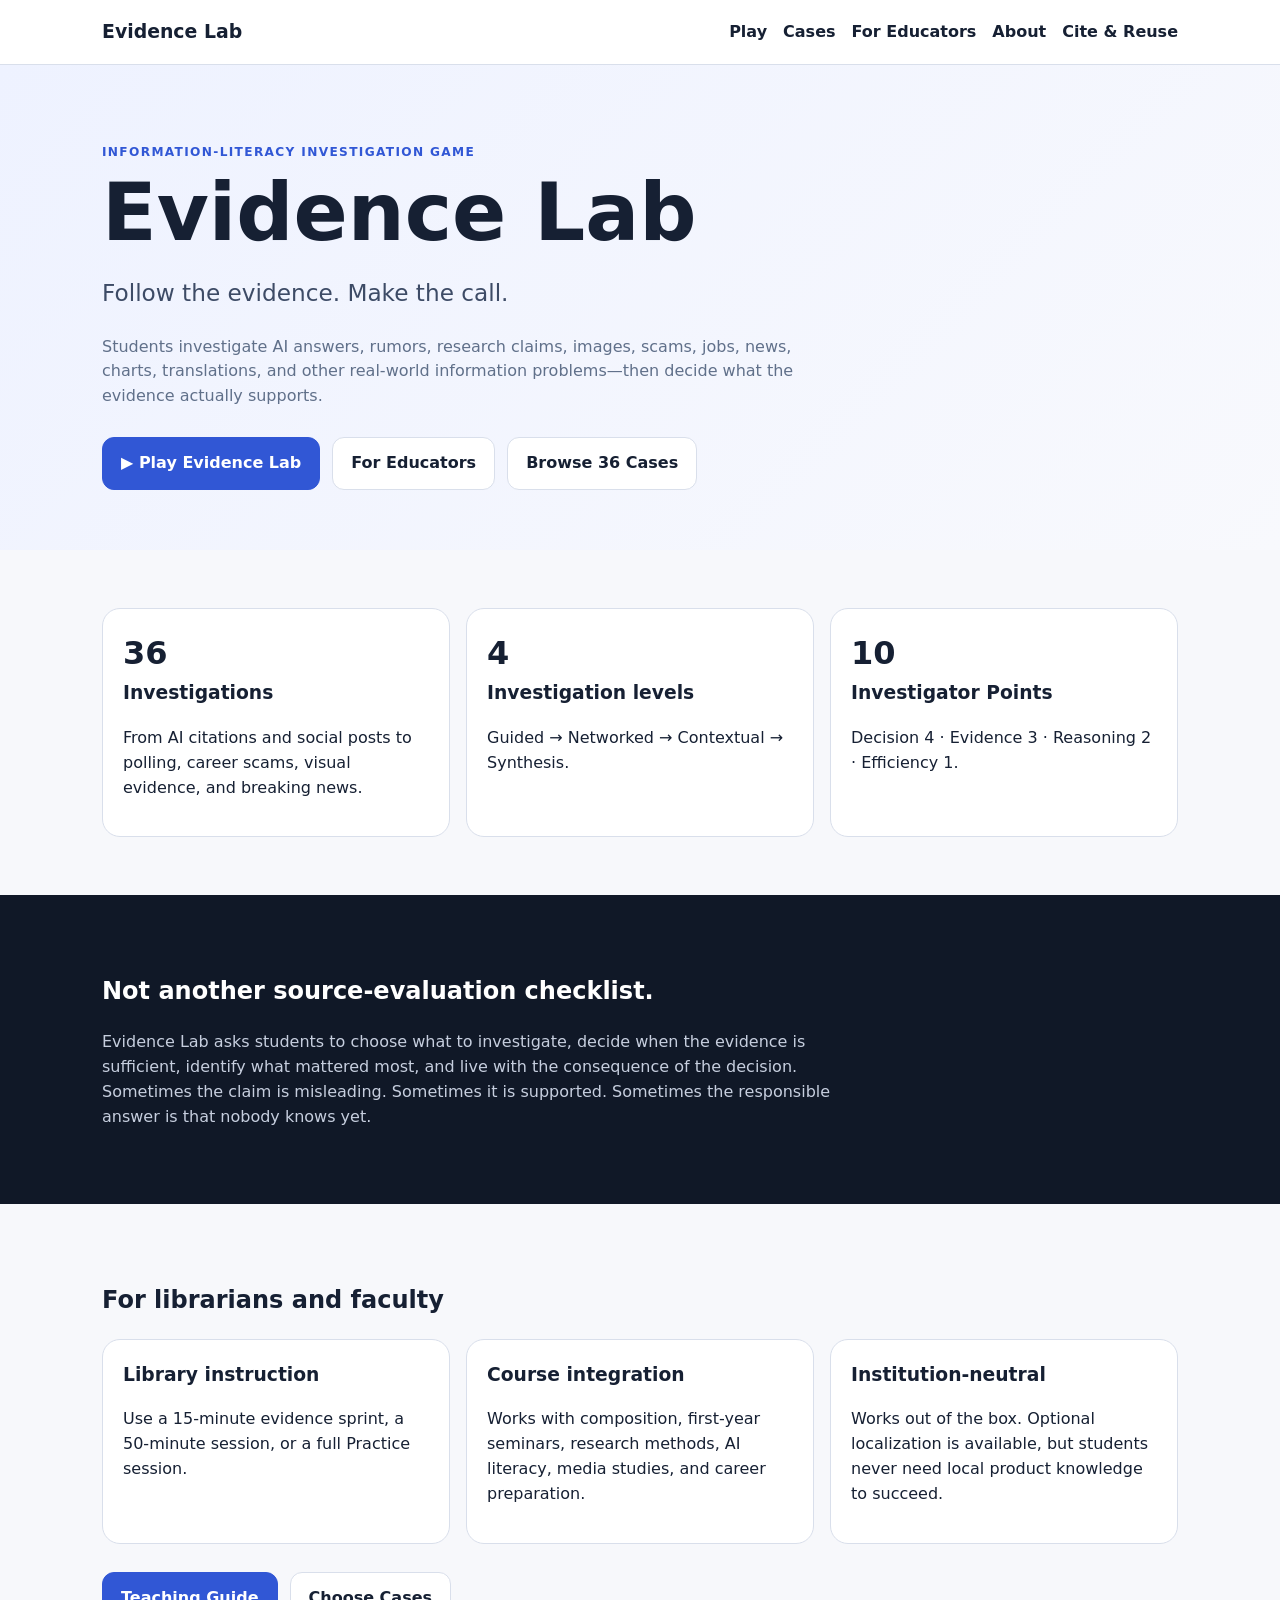
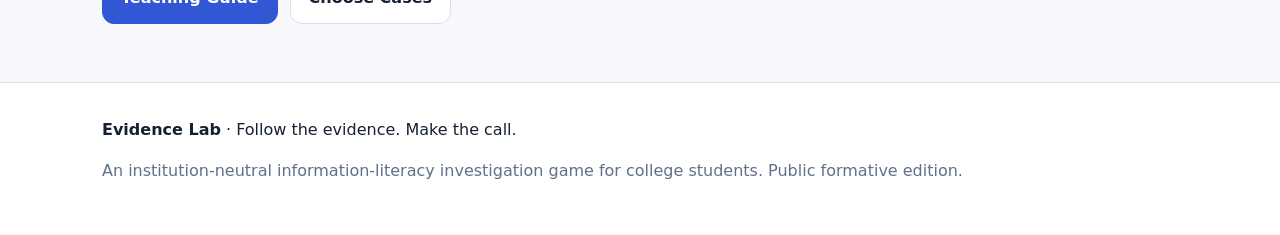
==== index.html @ 8b706ff7 "Publish Evidence Lab 1.0 website" ====
<!doctype html><html><head><meta charset="utf-8"><meta name="viewport" content="width=device-width"><title>Evidence Lab — Follow the evidence. Make the call.</title><link rel="stylesheet" href="assets/site.css"></head><body><nav class="nav"><div class="wrap"><a class="brand" href="index.html">Evidence Lab</a><div class="navlinks"><a href="play.html">Play</a><a href="cases.html">Cases</a><a href="educators.html">For Educators</a><a href="about.html">About</a><a href="cite.html">Cite & Reuse</a></div></div></nav><header class="hero"><div class="wrap"><div class="eyebrow">Information-literacy investigation game</div><h1>Evidence Lab</h1><p class="tagline">Follow the evidence. Make the call.</p><p class="muted" style="max-width:700px">Students investigate AI answers, rumors, research claims, images, scams, jobs, news, charts, translations, and other real-world information problems—then decide what the evidence actually supports.</p><div class="actions"><a class="btn primary" href="play.html">▶ Play Evidence Lab</a><a class="btn" href="educators.html">For Educators</a><a class="btn" href="cases.html">Browse 36 Cases</a></div></div></header>
<section class="section"><div class="wrap"><div class="grid"><div class="card"><div class="stat">36</div><h3>Investigations</h3><p>From AI citations and social posts to polling, career scams, visual evidence, and breaking news.</p></div><div class="card"><div class="stat">4</div><h3>Investigation levels</h3><p>Guided → Networked → Contextual → Synthesis.</p></div><div class="card"><div class="stat">10</div><h3>Investigator Points</h3><p>Decision 4 · Evidence 3 · Reasoning 2 · Efficiency 1.</p></div></div></div></section>
<section class="section band"><div class="wrap"><h2>Not another source-evaluation checklist.</h2><p class="muted" style="max-width:760px">Evidence Lab asks students to choose what to investigate, decide when the evidence is sufficient, identify what mattered most, and live with the consequence of the decision. Sometimes the claim is misleading. Sometimes it is supported. Sometimes the responsible answer is that nobody knows yet.</p></div></section>
<section class="section"><div class="wrap"><h2>For librarians and faculty</h2><div class="grid"><div class="card"><h3>Library instruction</h3><p>Use a 15-minute evidence sprint, a 50-minute session, or a full Practice session.</p></div><div class="card"><h3>Course integration</h3><p>Works with composition, first-year seminars, research methods, AI literacy, media studies, and career preparation.</p></div><div class="card"><h3>Institution-neutral</h3><p>Works out of the box. Optional localization is available, but students never need local product knowledge to succeed.</p></div></div><div class="actions"><a class="btn primary" href="educators.html">Teaching Guide</a><a class="btn" href="cases.html">Choose Cases</a></div></div></section><footer class="footer"><div class="wrap"><b>Evidence Lab</b> · Follow the evidence. Make the call.<p class="muted">An institution-neutral information-literacy investigation game for college students. Public formative edition.</p></div></footer></body></html>
---- assets/site.css ----
:root{--ink:#162033;--muted:#60708a;--paper:#f7f8fb;--card:#fff;--line:#d9dfeb;--accent:#3157d5;--soft:#e9eeff;--dark:#101827}
*{box-sizing:border-box}body{margin:0;font:16px/1.55 Inter,ui-sans-serif,system-ui,-apple-system,Segoe UI,sans-serif;color:var(--ink);background:var(--paper)}a{color:var(--accent)}.wrap{max-width:1120px;margin:auto;padding:0 22px}.nav{background:#fff;border-bottom:1px solid var(--line);position:sticky;top:0;z-index:5}.nav .wrap{display:flex;align-items:center;gap:22px;min-height:64px}.brand{font-weight:900;font-size:1.18rem;color:var(--ink);text-decoration:none}.navlinks{display:flex;gap:16px;margin-left:auto;flex-wrap:wrap}.navlinks a{text-decoration:none;color:var(--ink);font-weight:650}.hero{padding:78px 0 60px;background:linear-gradient(135deg,#eef2ff,#f8f9fd)}.eyebrow{text-transform:uppercase;letter-spacing:.11em;font-size:.76rem;font-weight:850;color:var(--accent)}h1{font-size:clamp(2.5rem,7vw,5rem);line-height:.98;margin:.15em 0}.tagline{font-size:1.45rem;color:#3d4b66}.actions{display:flex;gap:12px;flex-wrap:wrap;margin-top:28px}.btn{display:inline-block;padding:13px 18px;border-radius:12px;border:1px solid var(--line);background:#fff;text-decoration:none;color:var(--ink);font-weight:800}.btn.primary{background:var(--accent);border-color:var(--accent);color:#fff}.section{padding:58px 0}.grid{display:grid;grid-template-columns:repeat(3,1fr);gap:16px}.card{background:#fff;border:1px solid var(--line);border-radius:18px;padding:20px}.card h3{margin-top:0}.stat{font-size:2rem;font-weight:900}.muted{color:var(--muted)}.band{background:var(--dark);color:#fff}.band .muted{color:#c6cede}.footer{padding:35px 0;border-top:1px solid var(--line);background:#fff}.pill{display:inline-block;background:var(--soft);padding:5px 9px;border-radius:999px;margin:2px;font-size:.82rem}.game{max-width:900px;margin:30px auto}.bubble{max-width:86%;background:#fff;border:1px solid var(--line);border-radius:18px;padding:11px 14px;margin:8px 0}.bubble:nth-child(even){margin-left:auto;background:#eef2f7}.evidence{background:#eef2f7;border-left:4px solid var(--accent);padding:13px;border-radius:5px 13px 13px 5px;margin:10px 0}button,select,input,textarea{font:inherit}.choice,button{padding:11px 13px;border:1px solid var(--line);border-radius:11px;background:#fff;cursor:pointer}.choice{display:block;margin:7px 0;width:100%;text-align:left}.choice.sel{outline:3px solid var(--accent);background:var(--soft)}.steps{display:grid;grid-template-columns:repeat(4,1fr);gap:6px}.step{padding:7px;text-align:center;border:1px solid var(--line);border-radius:999px;font-size:.8rem}.step.on{background:var(--accent);color:#fff}.casegrid{display:grid;grid-template-columns:repeat(3,1fr);gap:12px}.casecard{background:#fff;border:1px solid var(--line);border-radius:14px;padding:15px}.filters{display:flex;gap:8px;flex-wrap:wrap;margin:18px 0}.filters input,.filters select{padding:10px;border:1px solid var(--line);border-radius:10px;background:#fff}.notice{padding:14px;border:1px solid #d9c991;background:#fffbe8;border-radius:12px}.sr{position:absolute;width:1px;height:1px;overflow:hidden;clip:rect(0,0,0,0)}:focus-visible{outline:3px solid #111827;outline-offset:3px}@media(max-width:800px){.grid,.casegrid{grid-template-columns:1fr}.nav .wrap{align-items:flex-start;padding-top:12px;padding-bottom:12px}.navlinks{gap:9px}.steps{grid-template-columns:1fr 1fr}}
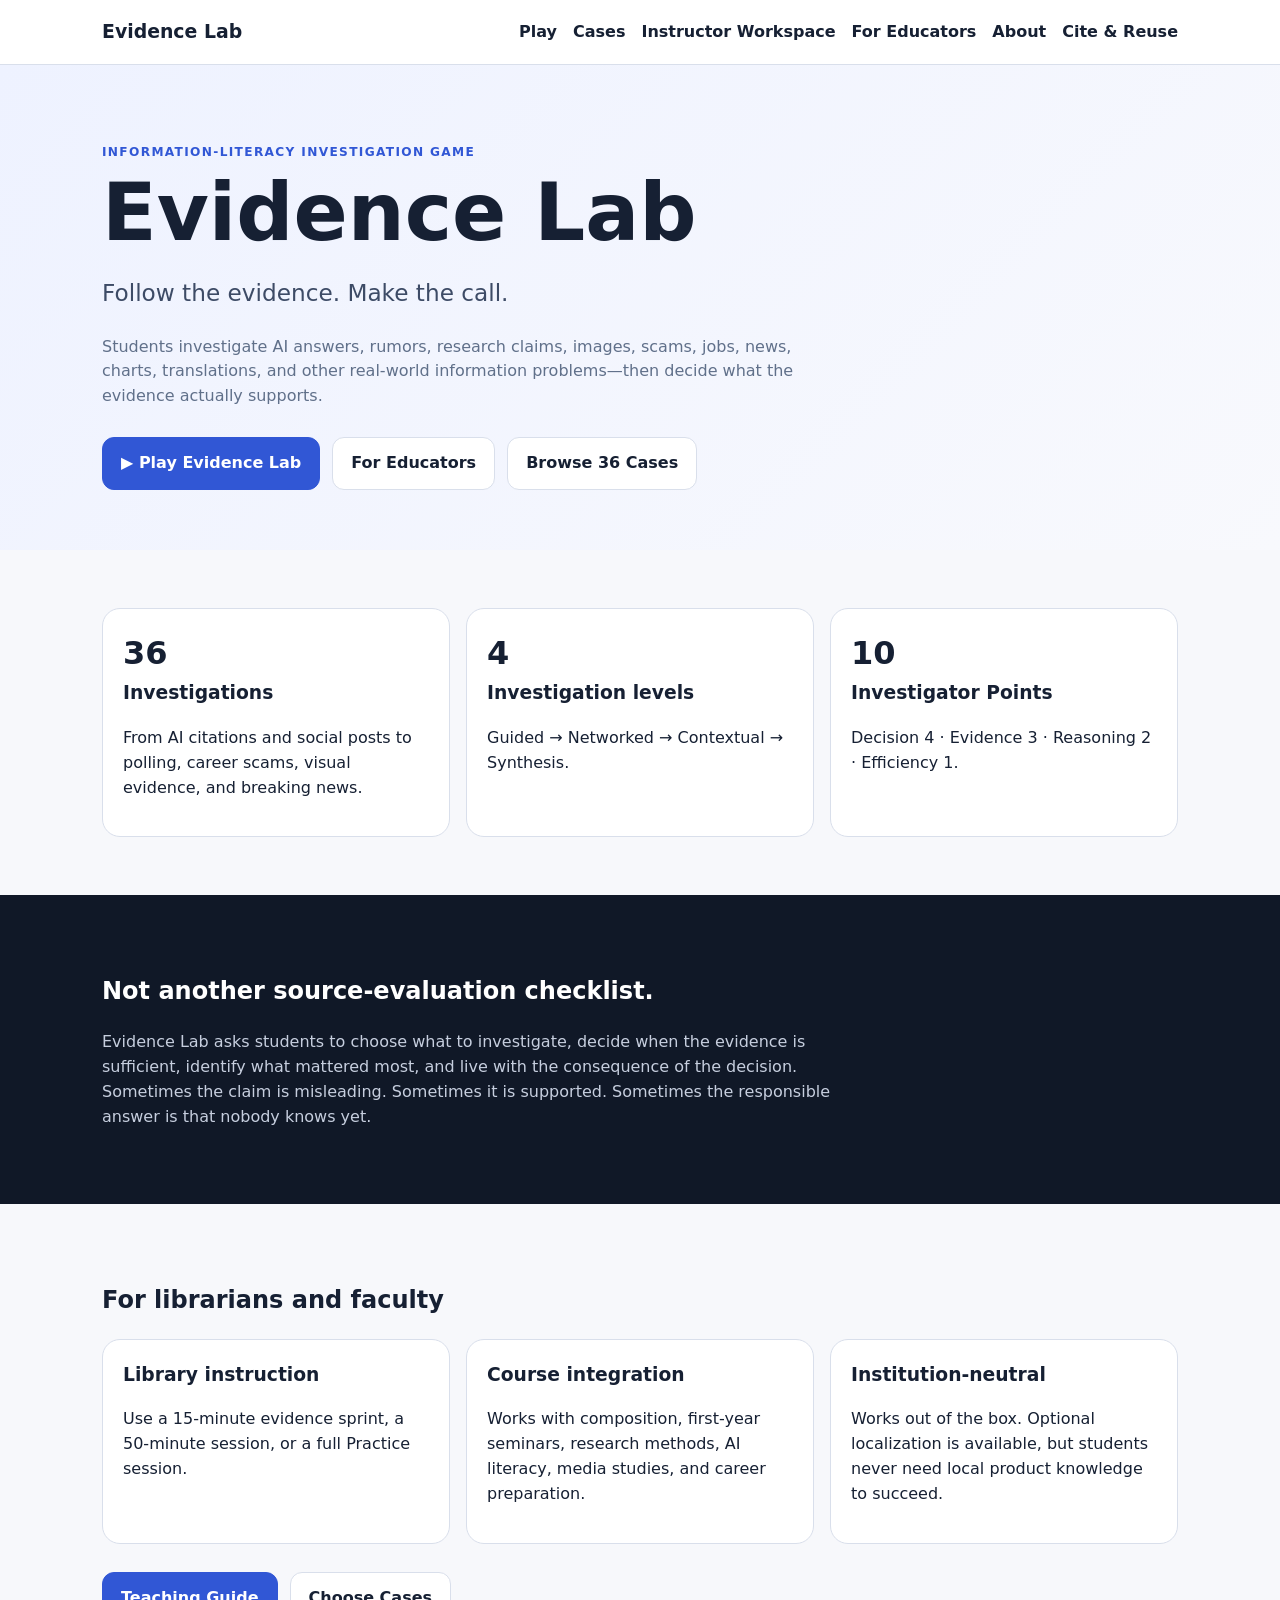
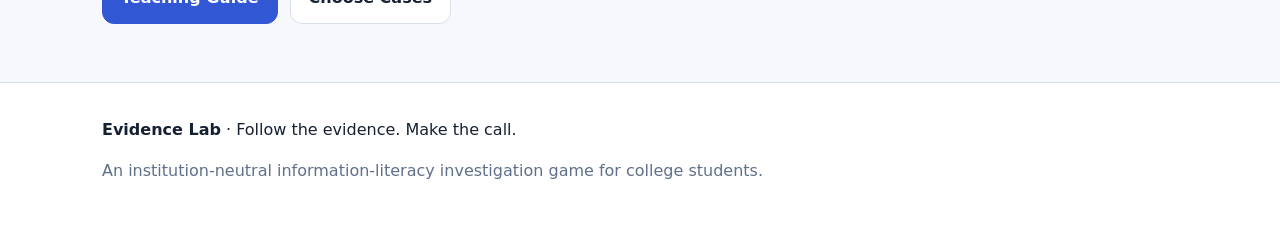
==== commit 706ed561: "Restore public Instructor Workspace" ====
--- a/index.html
+++ b/index.html
@@ -1,4 +1,4 @@
-<!doctype html><html><head><meta charset="utf-8"><meta name="viewport" content="width=device-width"><title>Evidence Lab — Follow the evidence. Make the call.</title><link rel="stylesheet" href="assets/site.css"></head><body><nav class="nav"><div class="wrap"><a class="brand" href="index.html">Evidence Lab</a><div class="navlinks"><a href="play.html">Play</a><a href="cases.html">Cases</a><a href="educators.html">For Educators</a><a href="about.html">About</a><a href="cite.html">Cite & Reuse</a></div></div></nav><header class="hero"><div class="wrap"><div class="eyebrow">Information-literacy investigation game</div><h1>Evidence Lab</h1><p class="tagline">Follow the evidence. Make the call.</p><p class="muted" style="max-width:700px">Students investigate AI answers, rumors, research claims, images, scams, jobs, news, charts, translations, and other real-world information problems—then decide what the evidence actually supports.</p><div class="actions"><a class="btn primary" href="play.html">▶ Play Evidence Lab</a><a class="btn" href="educators.html">For Educators</a><a class="btn" href="cases.html">Browse 36 Cases</a></div></div></header>
+<!doctype html><html><head><meta charset="utf-8"><meta name="viewport" content="width=device-width"><title>Evidence Lab — Follow the evidence. Make the call.</title><link rel="stylesheet" href="assets/site.css"></head><body><nav class="nav"><div class="wrap"><a class="brand" href="index.html">Evidence Lab</a><div class="navlinks"><a href="play.html">Play</a><a href="cases.html">Cases</a><a href="instructor.html">Instructor Workspace</a><a href="educators.html">For Educators</a><a href="about.html">About</a><a href="cite.html">Cite & Reuse</a></div></div></nav><header class="hero"><div class="wrap"><div class="eyebrow">Information-literacy investigation game</div><h1>Evidence Lab</h1><p class="tagline">Follow the evidence. Make the call.</p><p class="muted" style="max-width:700px">Students investigate AI answers, rumors, research claims, images, scams, jobs, news, charts, translations, and other real-world information problems—then decide what the evidence actually supports.</p><div class="actions"><a class="btn primary" href="play.html">▶ Play Evidence Lab</a><a class="btn" href="educators.html">For Educators</a><a class="btn" href="cases.html">Browse 36 Cases</a></div></div></header>
 <section class="section"><div class="wrap"><div class="grid"><div class="card"><div class="stat">36</div><h3>Investigations</h3><p>From AI citations and social posts to polling, career scams, visual evidence, and breaking news.</p></div><div class="card"><div class="stat">4</div><h3>Investigation levels</h3><p>Guided → Networked → Contextual → Synthesis.</p></div><div class="card"><div class="stat">10</div><h3>Investigator Points</h3><p>Decision 4 · Evidence 3 · Reasoning 2 · Efficiency 1.</p></div></div></div></section>
 <section class="section band"><div class="wrap"><h2>Not another source-evaluation checklist.</h2><p class="muted" style="max-width:760px">Evidence Lab asks students to choose what to investigate, decide when the evidence is sufficient, identify what mattered most, and live with the consequence of the decision. Sometimes the claim is misleading. Sometimes it is supported. Sometimes the responsible answer is that nobody knows yet.</p></div></section>
-<section class="section"><div class="wrap"><h2>For librarians and faculty</h2><div class="grid"><div class="card"><h3>Library instruction</h3><p>Use a 15-minute evidence sprint, a 50-minute session, or a full Practice session.</p></div><div class="card"><h3>Course integration</h3><p>Works with composition, first-year seminars, research methods, AI literacy, media studies, and career preparation.</p></div><div class="card"><h3>Institution-neutral</h3><p>Works out of the box. Optional localization is available, but students never need local product knowledge to succeed.</p></div></div><div class="actions"><a class="btn primary" href="educators.html">Teaching Guide</a><a class="btn" href="cases.html">Choose Cases</a></div></div></section><footer class="footer"><div class="wrap"><b>Evidence Lab</b> · Follow the evidence. Make the call.<p class="muted">An institution-neutral information-literacy investigation game for college students. Public formative edition.</p></div></footer></body></html>+<section class="section"><div class="wrap"><h2>For librarians and faculty</h2><div class="grid"><div class="card"><h3>Library instruction</h3><p>Use a 15-minute evidence sprint, a 50-minute session, or a full Practice session.</p></div><div class="card"><h3>Course integration</h3><p>Works with composition, first-year seminars, research methods, AI literacy, media studies, and career preparation.</p></div><div class="card"><h3>Institution-neutral</h3><p>Works out of the box. Optional localization is available, but students never need local product knowledge to succeed.</p></div></div><div class="actions"><a class="btn primary" href="educators.html">Teaching Guide</a><a class="btn" href="cases.html">Choose Cases</a></div></div></section><footer class="footer"><div class="wrap"><b>Evidence Lab</b> · Follow the evidence. Make the call.<p class="muted">An institution-neutral information-literacy investigation game for college students.</p></div></footer></body></html>
--- a/assets/site.css
+++ b/assets/site.css
@@ -1,3 +1,9 @@
 
 :root{--ink:#162033;--muted:#60708a;--paper:#f7f8fb;--card:#fff;--line:#d9dfeb;--accent:#3157d5;--soft:#e9eeff;--dark:#101827}
 *{box-sizing:border-box}body{margin:0;font:16px/1.55 Inter,ui-sans-serif,system-ui,-apple-system,Segoe UI,sans-serif;color:var(--ink);background:var(--paper)}a{color:var(--accent)}.wrap{max-width:1120px;margin:auto;padding:0 22px}.nav{background:#fff;border-bottom:1px solid var(--line);position:sticky;top:0;z-index:5}.nav .wrap{display:flex;align-items:center;gap:22px;min-height:64px}.brand{font-weight:900;font-size:1.18rem;color:var(--ink);text-decoration:none}.navlinks{display:flex;gap:16px;margin-left:auto;flex-wrap:wrap}.navlinks a{text-decoration:none;color:var(--ink);font-weight:650}.hero{padding:78px 0 60px;background:linear-gradient(135deg,#eef2ff,#f8f9fd)}.eyebrow{text-transform:uppercase;letter-spacing:.11em;font-size:.76rem;font-weight:850;color:var(--accent)}h1{font-size:clamp(2.5rem,7vw,5rem);line-height:.98;margin:.15em 0}.tagline{font-size:1.45rem;color:#3d4b66}.actions{display:flex;gap:12px;flex-wrap:wrap;margin-top:28px}.btn{display:inline-block;padding:13px 18px;border-radius:12px;border:1px solid var(--line);background:#fff;text-decoration:none;color:var(--ink);font-weight:800}.btn.primary{background:var(--accent);border-color:var(--accent);color:#fff}.section{padding:58px 0}.grid{display:grid;grid-template-columns:repeat(3,1fr);gap:16px}.card{background:#fff;border:1px solid var(--line);border-radius:18px;padding:20px}.card h3{margin-top:0}.stat{font-size:2rem;font-weight:900}.muted{color:var(--muted)}.band{background:var(--dark);color:#fff}.band .muted{color:#c6cede}.footer{padding:35px 0;border-top:1px solid var(--line);background:#fff}.pill{display:inline-block;background:var(--soft);padding:5px 9px;border-radius:999px;margin:2px;font-size:.82rem}.game{max-width:900px;margin:30px auto}.bubble{max-width:86%;background:#fff;border:1px solid var(--line);border-radius:18px;padding:11px 14px;margin:8px 0}.bubble:nth-child(even){margin-left:auto;background:#eef2f7}.evidence{background:#eef2f7;border-left:4px solid var(--accent);padding:13px;border-radius:5px 13px 13px 5px;margin:10px 0}button,select,input,textarea{font:inherit}.choice,button{padding:11px 13px;border:1px solid var(--line);border-radius:11px;background:#fff;cursor:pointer}.choice{display:block;margin:7px 0;width:100%;text-align:left}.choice.sel{outline:3px solid var(--accent);background:var(--soft)}.steps{display:grid;grid-template-columns:repeat(4,1fr);gap:6px}.step{padding:7px;text-align:center;border:1px solid var(--line);border-radius:999px;font-size:.8rem}.step.on{background:var(--accent);color:#fff}.casegrid{display:grid;grid-template-columns:repeat(3,1fr);gap:12px}.casecard{background:#fff;border:1px solid var(--line);border-radius:14px;padding:15px}.filters{display:flex;gap:8px;flex-wrap:wrap;margin:18px 0}.filters input,.filters select{padding:10px;border:1px solid var(--line);border-radius:10px;background:#fff}.notice{padding:14px;border:1px solid #d9c991;background:#fffbe8;border-radius:12px}.sr{position:absolute;width:1px;height:1px;overflow:hidden;clip:rect(0,0,0,0)}:focus-visible{outline:3px solid #111827;outline-offset:3px}@media(max-width:800px){.grid,.casegrid{grid-template-columns:1fr}.nav .wrap{align-items:flex-start;padding-top:12px;padding-bottom:12px}.navlinks{gap:9px}.steps{grid-template-columns:1fr 1fr}}
+
+.casecard-link{display:block;color:inherit;text-decoration:none}.casecard-link:hover .casecard,.teachlink:hover{transform:translateY(-2px);box-shadow:0 8px 24px rgba(20,32,55,.08)}.casecard,.teachlink{transition:.15s ease}.teachlink{display:block;color:inherit;text-decoration:none}.logitem{border-top:1px solid var(--line);padding:12px 0}
+
+/* Instructor Workspace navigation support */
+.navlinks{align-items:center}
+@media(max-width:900px){.nav .wrap{flex-wrap:wrap}.navlinks{width:100%;margin-left:0;padding-bottom:10px}}
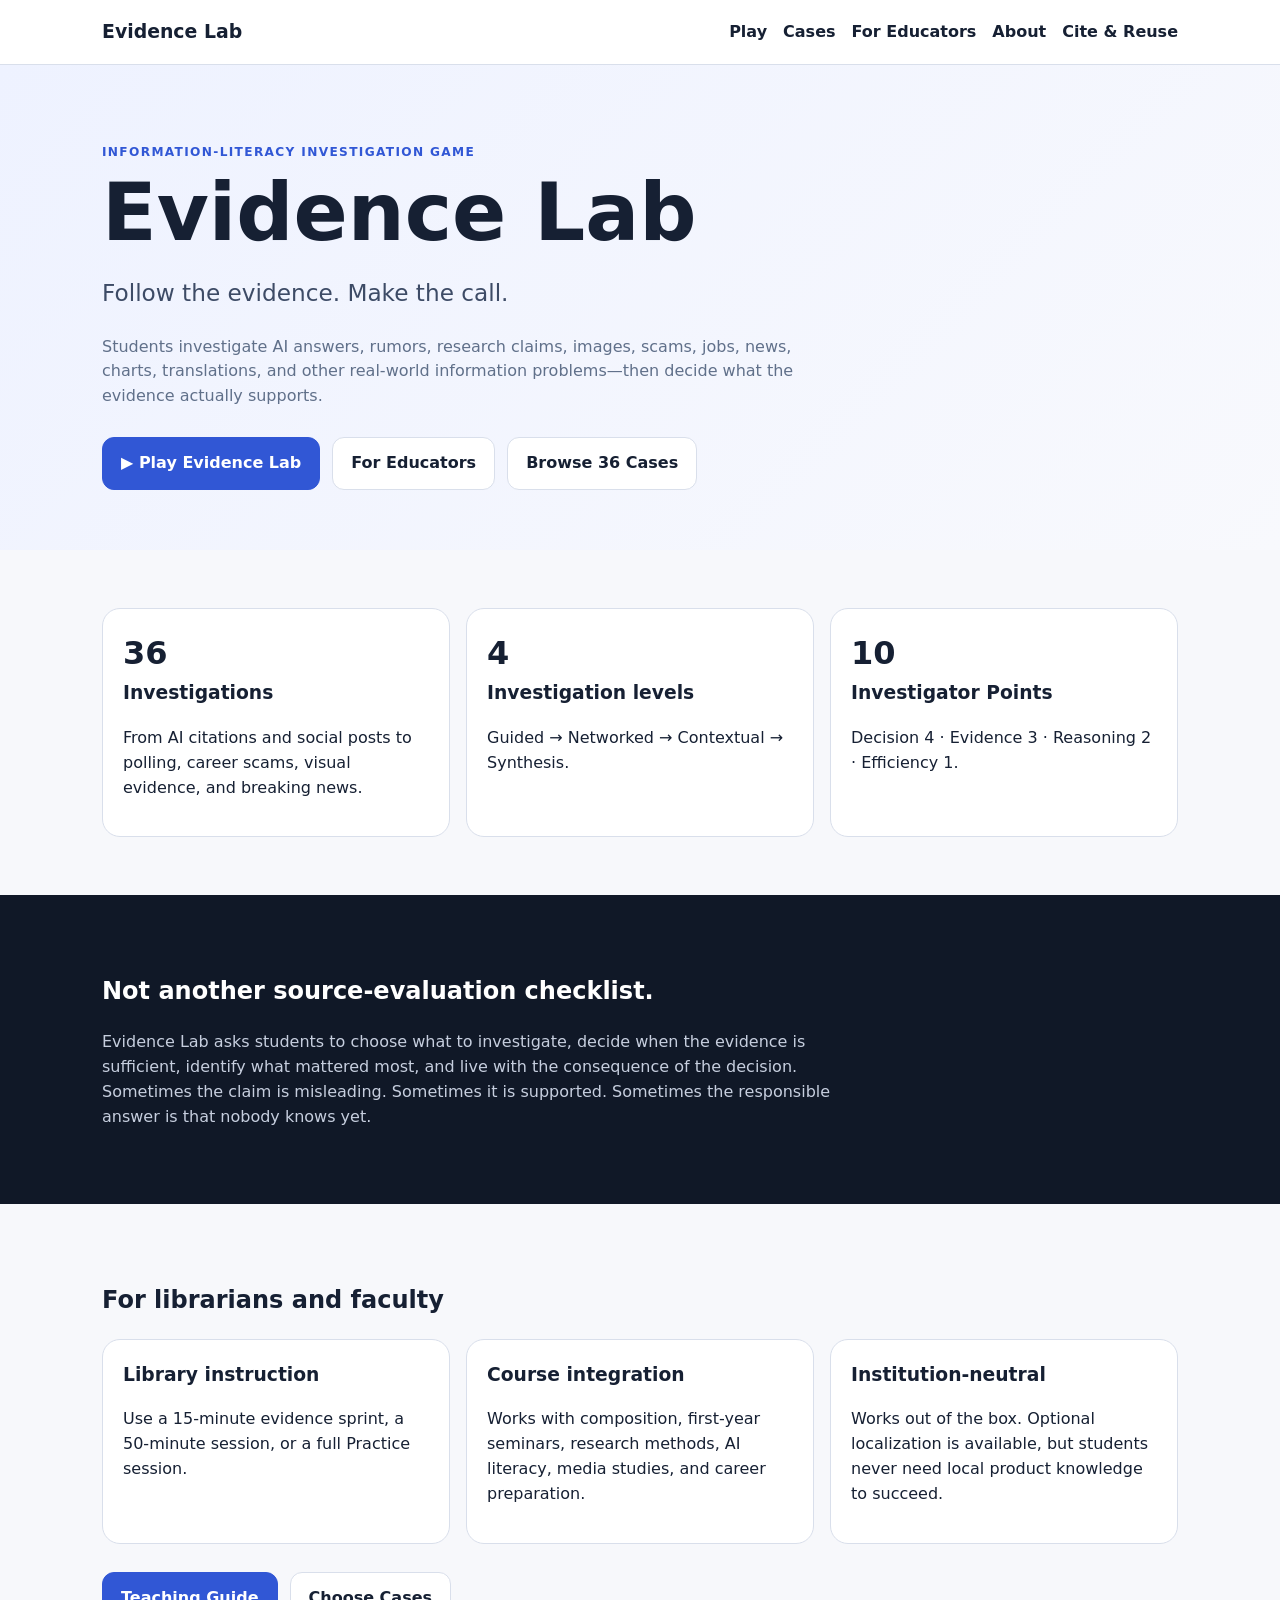
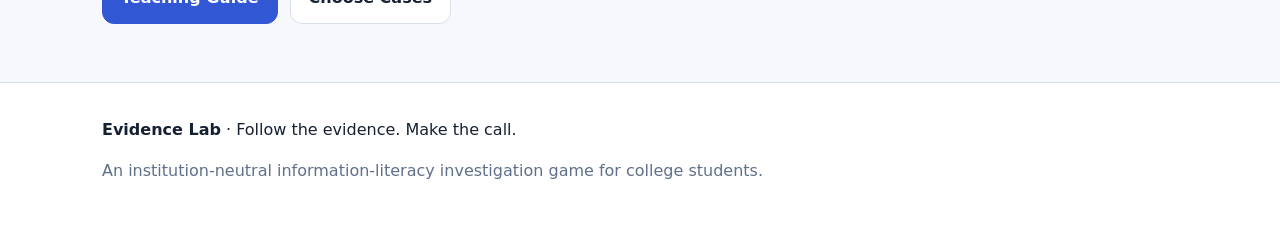
==== commit 8e34b57a: "Remove Instructor Workspace from public navigation" ====
--- a/index.html
+++ b/index.html
@@ -1,4 +1,4 @@
-<!doctype html><html><head><meta charset="utf-8"><meta name="viewport" content="width=device-width"><title>Evidence Lab — Follow the evidence. Make the call.</title><link rel="stylesheet" href="assets/site.css"></head><body><nav class="nav"><div class="wrap"><a class="brand" href="index.html">Evidence Lab</a><div class="navlinks"><a href="play.html">Play</a><a href="cases.html">Cases</a><a href="instructor.html">Instructor Workspace</a><a href="educators.html">For Educators</a><a href="about.html">About</a><a href="cite.html">Cite & Reuse</a></div></div></nav><header class="hero"><div class="wrap"><div class="eyebrow">Information-literacy investigation game</div><h1>Evidence Lab</h1><p class="tagline">Follow the evidence. Make the call.</p><p class="muted" style="max-width:700px">Students investigate AI answers, rumors, research claims, images, scams, jobs, news, charts, translations, and other real-world information problems—then decide what the evidence actually supports.</p><div class="actions"><a class="btn primary" href="play.html">▶ Play Evidence Lab</a><a class="btn" href="educators.html">For Educators</a><a class="btn" href="cases.html">Browse 36 Cases</a></div></div></header>
+<!doctype html><html><head><meta charset="utf-8"><meta name="viewport" content="width=device-width"><title>Evidence Lab — Follow the evidence. Make the call.</title><link rel="stylesheet" href="assets/site.css"></head><body><nav class="nav"><div class="wrap"><a class="brand" href="index.html">Evidence Lab</a><div class="navlinks"><a href="play.html">Play</a><a href="cases.html">Cases</a><a href="educators.html">For Educators</a><a href="about.html">About</a><a href="cite.html">Cite & Reuse</a></div></div></nav><header class="hero"><div class="wrap"><div class="eyebrow">Information-literacy investigation game</div><h1>Evidence Lab</h1><p class="tagline">Follow the evidence. Make the call.</p><p class="muted" style="max-width:700px">Students investigate AI answers, rumors, research claims, images, scams, jobs, news, charts, translations, and other real-world information problems—then decide what the evidence actually supports.</p><div class="actions"><a class="btn primary" href="play.html">▶ Play Evidence Lab</a><a class="btn" href="educators.html">For Educators</a><a class="btn" href="cases.html">Browse 36 Cases</a></div></div></header>
 <section class="section"><div class="wrap"><div class="grid"><div class="card"><div class="stat">36</div><h3>Investigations</h3><p>From AI citations and social posts to polling, career scams, visual evidence, and breaking news.</p></div><div class="card"><div class="stat">4</div><h3>Investigation levels</h3><p>Guided → Networked → Contextual → Synthesis.</p></div><div class="card"><div class="stat">10</div><h3>Investigator Points</h3><p>Decision 4 · Evidence 3 · Reasoning 2 · Efficiency 1.</p></div></div></div></section>
 <section class="section band"><div class="wrap"><h2>Not another source-evaluation checklist.</h2><p class="muted" style="max-width:760px">Evidence Lab asks students to choose what to investigate, decide when the evidence is sufficient, identify what mattered most, and live with the consequence of the decision. Sometimes the claim is misleading. Sometimes it is supported. Sometimes the responsible answer is that nobody knows yet.</p></div></section>
 <section class="section"><div class="wrap"><h2>For librarians and faculty</h2><div class="grid"><div class="card"><h3>Library instruction</h3><p>Use a 15-minute evidence sprint, a 50-minute session, or a full Practice session.</p></div><div class="card"><h3>Course integration</h3><p>Works with composition, first-year seminars, research methods, AI literacy, media studies, and career preparation.</p></div><div class="card"><h3>Institution-neutral</h3><p>Works out of the box. Optional localization is available, but students never need local product knowledge to succeed.</p></div></div><div class="actions"><a class="btn primary" href="educators.html">Teaching Guide</a><a class="btn" href="cases.html">Choose Cases</a></div></div></section><footer class="footer"><div class="wrap"><b>Evidence Lab</b> · Follow the evidence. Make the call.<p class="muted">An institution-neutral information-literacy investigation game for college students.</p></div></footer></body></html>
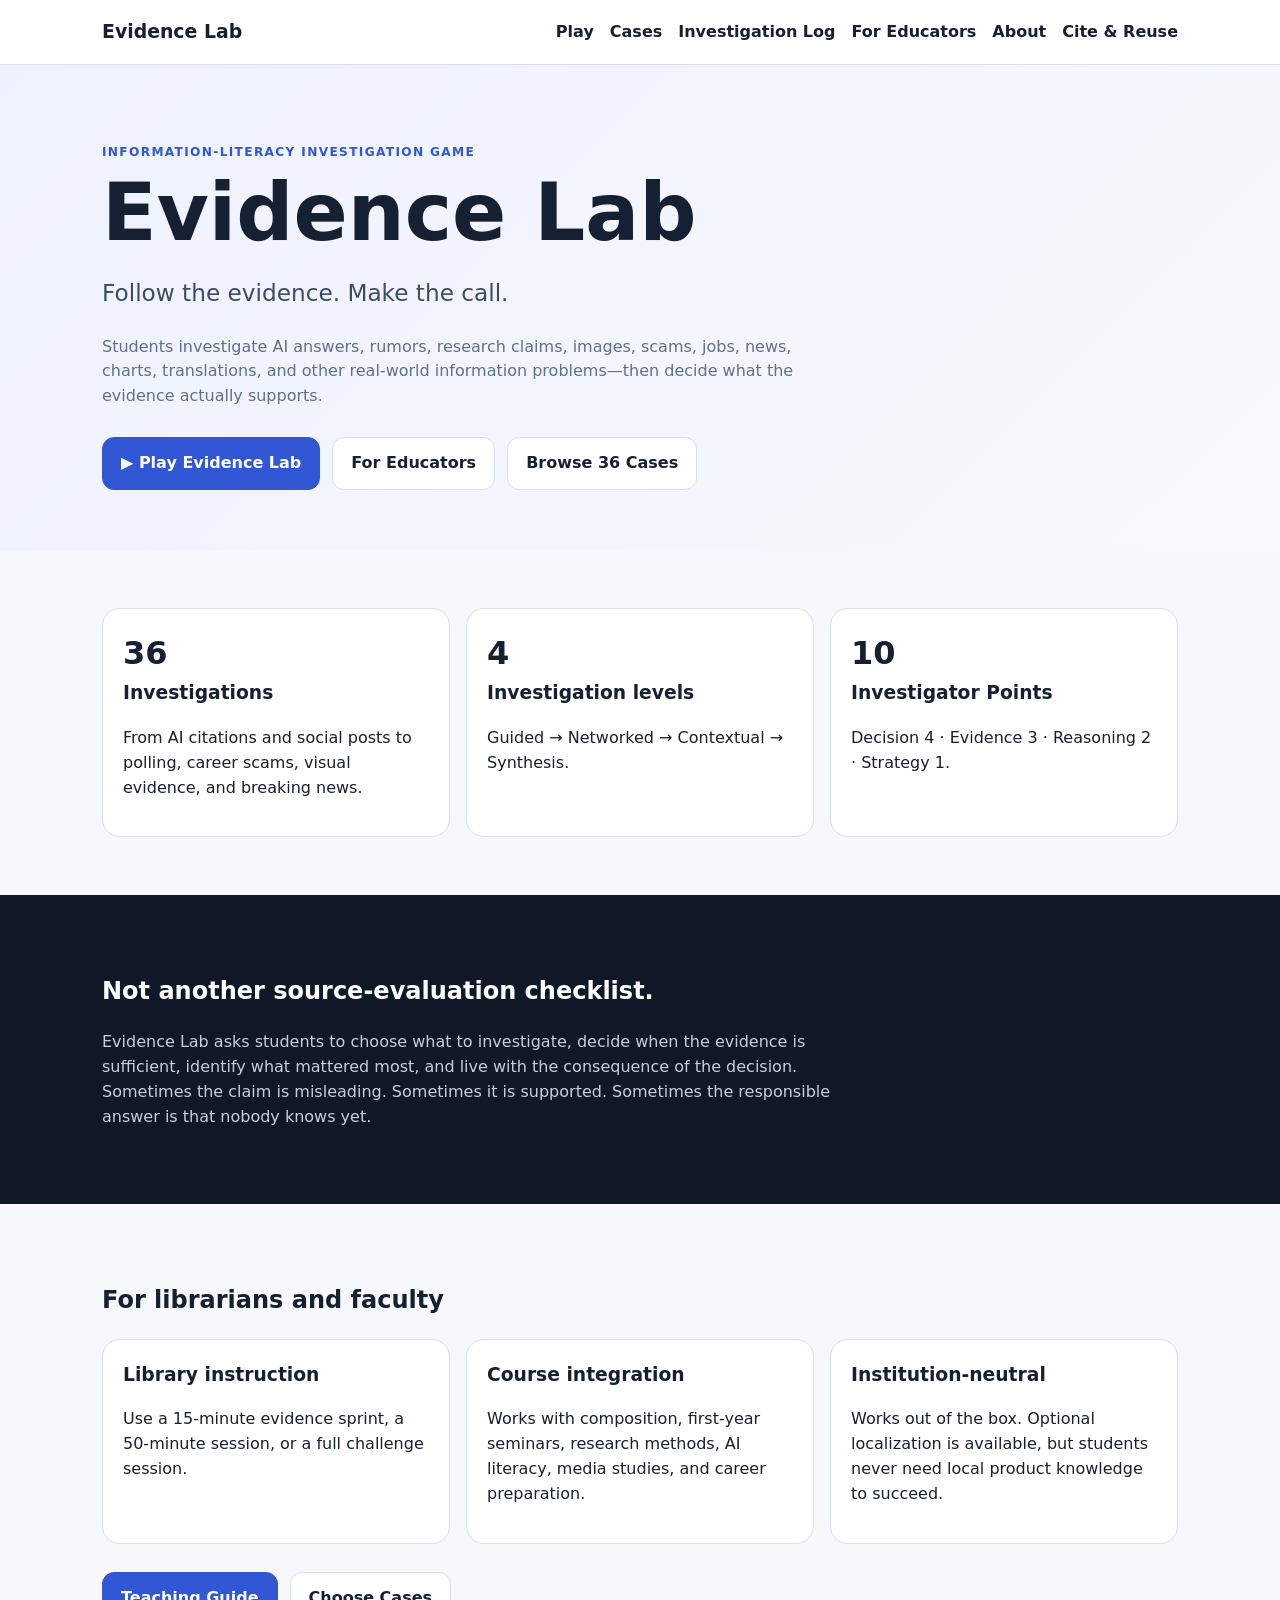
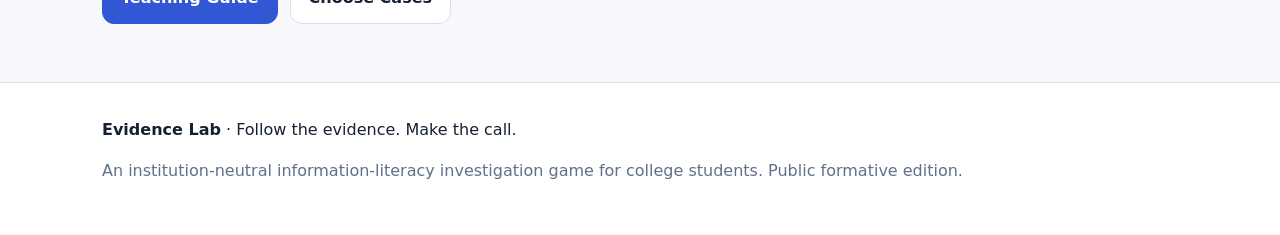
==== commit d10beef1: "Finalize Evidence Lab 1.0 release candidate" ====
--- a/index.html
+++ b/index.html
@@ -1,4 +1,4 @@
-<!doctype html><html><head><meta charset="utf-8"><meta name="viewport" content="width=device-width"><title>Evidence Lab — Follow the evidence. Make the call.</title><link rel="stylesheet" href="assets/site.css"></head><body><nav class="nav"><div class="wrap"><a class="brand" href="index.html">Evidence Lab</a><div class="navlinks"><a href="play.html">Play</a><a href="cases.html">Cases</a><a href="educators.html">For Educators</a><a href="about.html">About</a><a href="cite.html">Cite & Reuse</a></div></div></nav><header class="hero"><div class="wrap"><div class="eyebrow">Information-literacy investigation game</div><h1>Evidence Lab</h1><p class="tagline">Follow the evidence. Make the call.</p><p class="muted" style="max-width:700px">Students investigate AI answers, rumors, research claims, images, scams, jobs, news, charts, translations, and other real-world information problems—then decide what the evidence actually supports.</p><div class="actions"><a class="btn primary" href="play.html">▶ Play Evidence Lab</a><a class="btn" href="educators.html">For Educators</a><a class="btn" href="cases.html">Browse 36 Cases</a></div></div></header>
-<section class="section"><div class="wrap"><div class="grid"><div class="card"><div class="stat">36</div><h3>Investigations</h3><p>From AI citations and social posts to polling, career scams, visual evidence, and breaking news.</p></div><div class="card"><div class="stat">4</div><h3>Investigation levels</h3><p>Guided → Networked → Contextual → Synthesis.</p></div><div class="card"><div class="stat">10</div><h3>Investigator Points</h3><p>Decision 4 · Evidence 3 · Reasoning 2 · Efficiency 1.</p></div></div></div></section>
+<!doctype html><html><head><meta charset="utf-8"><meta name="viewport" content="width=device-width"><title>Evidence Lab — Follow the evidence. Make the call.</title><link rel="stylesheet" href="assets/site.css"></head><body><nav class="nav"><div class="wrap"><a class="brand" href="index.html">Evidence Lab</a><div class="navlinks"><a href="play.html">Play</a><a href="cases.html">Cases</a><a href="log.html">Investigation Log<span data-log-count></span></a><a href="educators.html">For Educators</a><a href="about.html">About</a><a href="cite.html">Cite &amp; Reuse</a></div></div></nav><header class="hero"><div class="wrap"><div class="eyebrow">Information-literacy investigation game</div><h1>Evidence Lab</h1><p class="tagline">Follow the evidence. Make the call.</p><p class="muted" style="max-width:700px">Students investigate AI answers, rumors, research claims, images, scams, jobs, news, charts, translations, and other real-world information problems—then decide what the evidence actually supports.</p><div class="actions"><a class="btn primary" href="play.html">▶ Play Evidence Lab</a><a class="btn" href="educators.html">For Educators</a><a class="btn" href="cases.html">Browse 36 Cases</a></div></div></header>
+<section class="section"><div class="wrap"><div class="grid"><div class="card"><div class="stat">36</div><h3>Investigations</h3><p>From AI citations and social posts to polling, career scams, visual evidence, and breaking news.</p></div><div class="card"><div class="stat">4</div><h3>Investigation levels</h3><p>Guided → Networked → Contextual → Synthesis.</p></div><div class="card"><div class="stat">10</div><h3>Investigator Points</h3><p>Decision 4 · Evidence 3 · Reasoning 2 · Strategy 1.</p></div></div></div></section>
 <section class="section band"><div class="wrap"><h2>Not another source-evaluation checklist.</h2><p class="muted" style="max-width:760px">Evidence Lab asks students to choose what to investigate, decide when the evidence is sufficient, identify what mattered most, and live with the consequence of the decision. Sometimes the claim is misleading. Sometimes it is supported. Sometimes the responsible answer is that nobody knows yet.</p></div></section>
-<section class="section"><div class="wrap"><h2>For librarians and faculty</h2><div class="grid"><div class="card"><h3>Library instruction</h3><p>Use a 15-minute evidence sprint, a 50-minute session, or a full Practice session.</p></div><div class="card"><h3>Course integration</h3><p>Works with composition, first-year seminars, research methods, AI literacy, media studies, and career preparation.</p></div><div class="card"><h3>Institution-neutral</h3><p>Works out of the box. Optional localization is available, but students never need local product knowledge to succeed.</p></div></div><div class="actions"><a class="btn primary" href="educators.html">Teaching Guide</a><a class="btn" href="cases.html">Choose Cases</a></div></div></section><footer class="footer"><div class="wrap"><b>Evidence Lab</b> · Follow the evidence. Make the call.<p class="muted">An institution-neutral information-literacy investigation game for college students.</p></div></footer></body></html>+<section class="section"><div class="wrap"><h2>For librarians and faculty</h2><div class="grid"><div class="card"><h3>Library instruction</h3><p>Use a 15-minute evidence sprint, a 50-minute session, or a full challenge session.</p></div><div class="card"><h3>Course integration</h3><p>Works with composition, first-year seminars, research methods, AI literacy, media studies, and career preparation.</p></div><div class="card"><h3>Institution-neutral</h3><p>Works out of the box. Optional localization is available, but students never need local product knowledge to succeed.</p></div></div><div class="actions"><a class="btn primary" href="educators.html">Teaching Guide</a><a class="btn" href="cases.html">Choose Cases</a></div></div></section><footer class="footer"><div class="wrap"><b>Evidence Lab</b> · Follow the evidence. Make the call.<p class="muted">An institution-neutral information-literacy investigation game for college students. Public formative edition.</p></div></footer></body></html>
--- a/assets/site.css
+++ b/assets/site.css
@@ -4,6 +4,7 @@
 
 .casecard-link{display:block;color:inherit;text-decoration:none}.casecard-link:hover .casecard,.teachlink:hover{transform:translateY(-2px);box-shadow:0 8px 24px rgba(20,32,55,.08)}.casecard,.teachlink{transition:.15s ease}.teachlink{display:block;color:inherit;text-decoration:none}.logitem{border-top:1px solid var(--line);padding:12px 0}
 
-/* Instructor Workspace navigation support */
-.navlinks{align-items:center}
-@media(max-width:900px){.nav .wrap{flex-wrap:wrap}.navlinks{width:100%;margin-left:0;padding-bottom:10px}}
+.casecard{color:var(--ink);text-decoration:none}.casecard h3,.casecard p,.casecard .pill{color:inherit;text-decoration:none}.casecard .case-action{display:inline-block;margin-top:10px;font-weight:800}.educator-grid .card{display:flex;flex-direction:column}.educator-grid .card .btn{margin-top:auto;align-self:flex-start}
+
+/* Release Candidate additions */
+.sticky-tools{position:sticky;top:0;z-index:20;background:rgba(255,255,255,.96);backdrop-filter:blur(8px);padding:10px 0;border-bottom:1px solid var(--line);margin-bottom:18px}.sticky-tools .controls{display:flex;gap:8px;flex-wrap:wrap}.completed-badge{font-size:.82rem;font-weight:800;color:#245c3a}.log-summary{display:grid;grid-template-columns:repeat(auto-fit,minmax(150px,1fr));gap:10px;margin:16px 0}.logitem{padding:14px;border:1px solid var(--line);border-radius:12px;margin:10px 0}.checklist label{display:block;padding:7px 0}.privacy-note{font-size:.92rem;color:var(--muted);background:#f5f7fb;padding:12px;border-radius:10px}.challenge-grid{display:grid;grid-template-columns:repeat(auto-fit,minmax(180px,1fr));gap:12px}.challenge-grid button{text-align:left;min-height:110px}.artifact-ui table{border-collapse:collapse;width:100%;margin-top:8px}.artifact-ui th,.artifact-ui td{padding:7px;border-bottom:1px solid var(--line);text-align:left}@media print{.nav,.footer,.no-print,.sticky-tools{display:none!important}.wrap{max-width:none}.card{box-shadow:none}}
